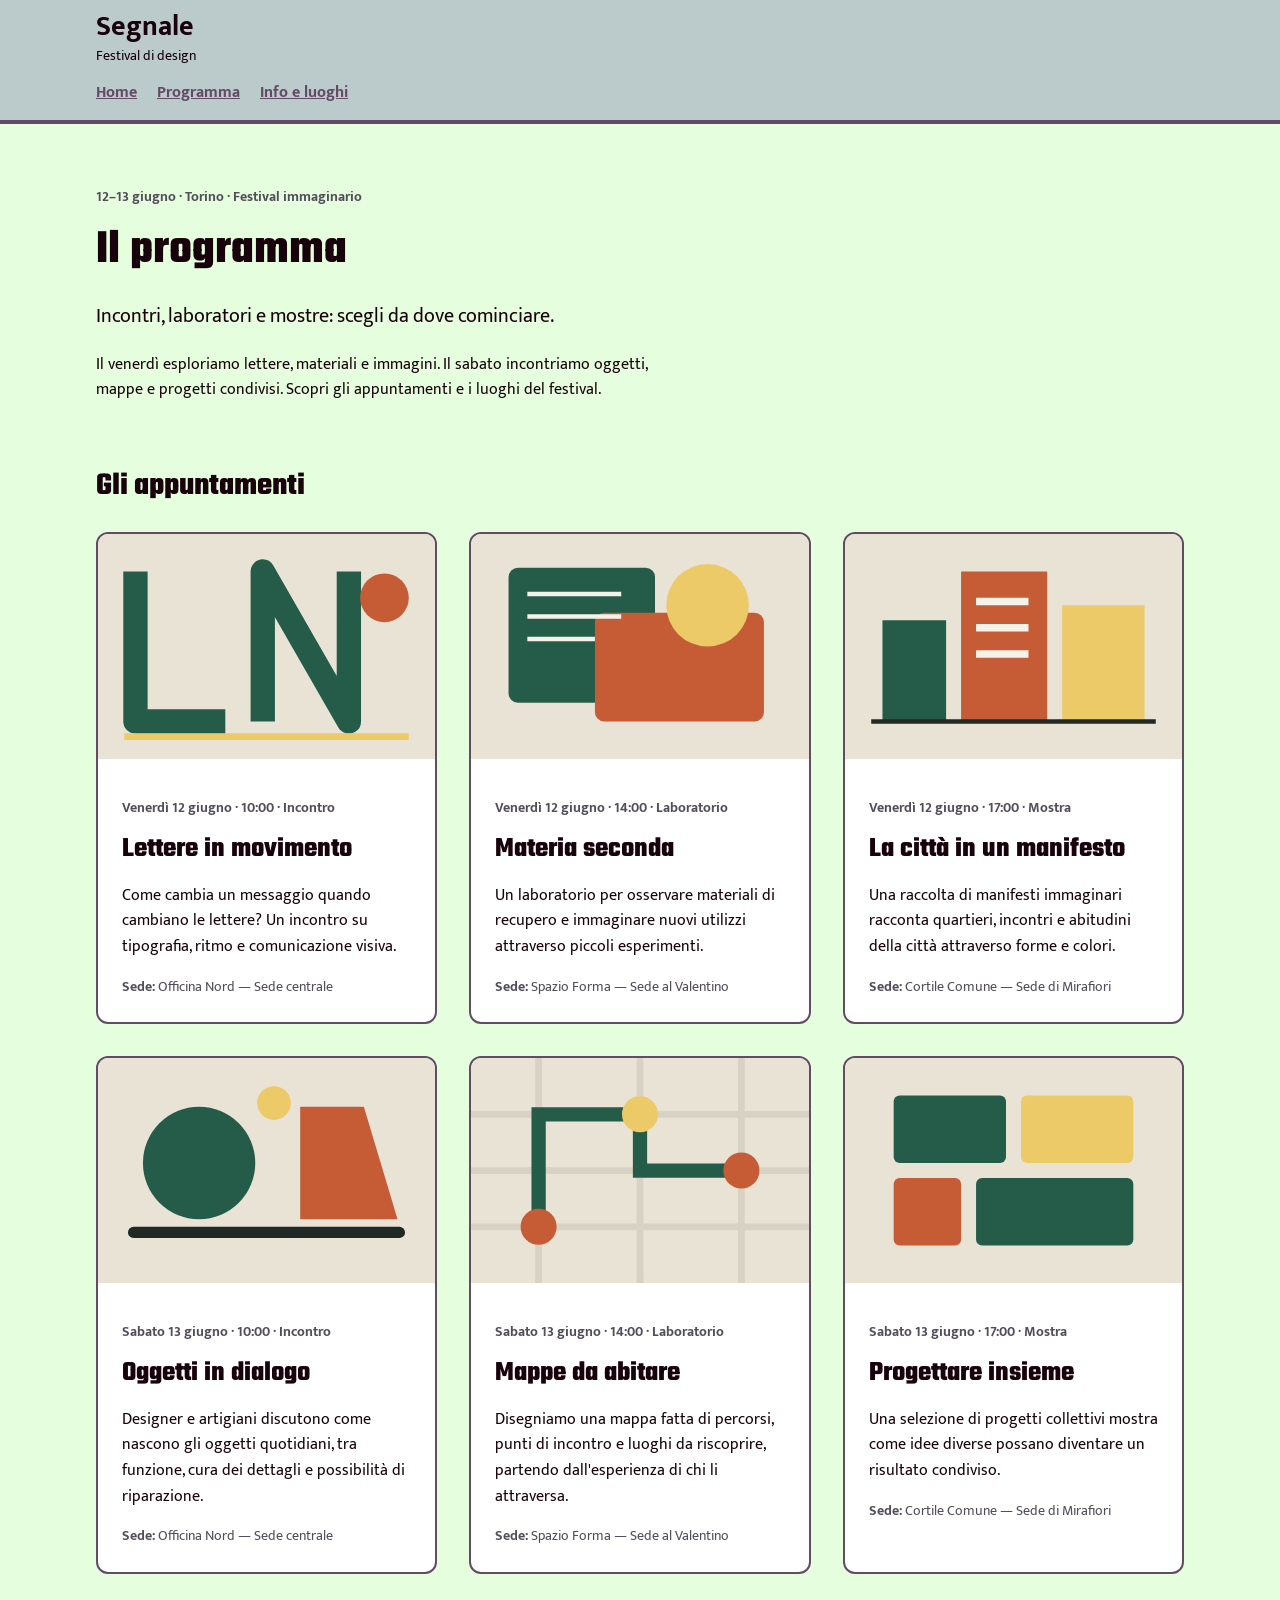
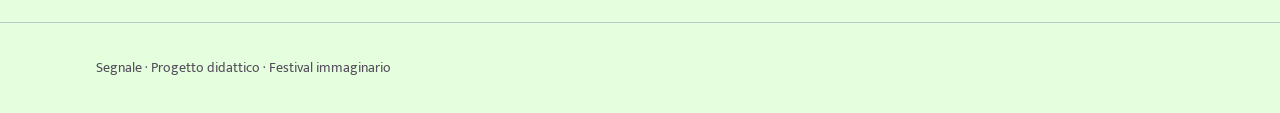
==== festival-segnale/programma.html @ 483b5ac0 "versione consegna 4" ====
<!doctype html>
<html lang="it">
<head>
  <meta charset="utf-8">
  <meta name="viewport" content="width=device-width, initial-scale=1">
  <title>Programma — Segnale</title>
  <link href="https://fonts.googleapis.com/css2?family=Mukta:wght@400;700&family=Teko:wght@400;500;600;700&display=swap" rel="stylesheet">


  <link rel="stylesheet" href="style.css">
</head>
<body>
  <a class="skip-link" href="#contenuto">Vai al contenuto</a>
  <header class="site-header">
    <div class="container">
      <a class="brand" href="index.html">Segnale<span>Festival di design</span></a>
      <nav>
        <a href="index.html">Home</a>
        <a href="programma.html">Programma</a>
        <a href="info.html">Info e luoghi</a>
      </nav>
    </div>
  </header>

  <main id="contenuto" class="container">
    <section class="intro">
      <p class="eyebrow">12–13 giugno · Torino · Festival immaginario</p>
      <h1 id="titolo-programma">Il programma</h1>
      <p class="lead">Incontri, laboratori e mostre: scegli da dove cominciare.</p>
      <p class="reading-text">Il venerdì esploriamo lettere, materiali e immagini. Il sabato incontriamo oggetti, mappe e progetti condivisi. Scopri gli appuntamenti e i luoghi del festival.</p>
    </section>

    <section class="content-section">
      <h2 id="titolo-eventi">Gli appuntamenti</h2>
      <div class="event-grid">
        <article class="event-card">
          <img src="assets/lettere-in-movimento.svg" alt="Lettere geometriche disposte su una griglia" width="900" height="600">
          <div class="event-body">
            <p class="event-meta">Venerdì 12 giugno · 10:00 · Incontro</p>
            <h3>Lettere in movimento</h3>
            <p>Come cambia un messaggio quando cambiano le lettere? Un incontro su tipografia, ritmo e comunicazione visiva.</p>
            <p class="event-place"><strong>Sede:</strong> Officina Nord — Sede centrale</p>
          </div>
        </article>
        <article class="event-card">
          <img src="assets/materia-seconda.svg" alt="Forme sovrapposte che richiamano campioni di materiali" width="900" height="600">
          <div class="event-body">
            <p class="event-meta">Venerdì 12 giugno · 14:00 · Laboratorio</p>
            <h3>Materia seconda</h3>
            <p>Un laboratorio per osservare materiali di recupero e immaginare nuovi utilizzi attraverso piccoli esperimenti.</p>
            <p class="event-place"><strong>Sede:</strong> Spazio Forma — Sede al Valentino</p>
          </div>
        </article>
        <article class="event-card">
          <img src="assets/citta-manifesto.svg" alt="Rettangoli colorati compongono una città astratta." width="900" height="600">
          <div class="event-body">
            <p class="event-meta">Venerdì 12 giugno · 17:00 · Mostra</p>
            <h3>La città in un manifesto</h3>
            <p>Una raccolta di manifesti immaginari racconta quartieri, incontri e abitudini della città attraverso forme e colori.</p>
            <p class="event-place"><strong>Sede:</strong> Cortile Comune — Sede di Mirafiori</p>
          </div>
        </article>
        <article class="event-card">
          <img src="assets/oggetti-dialogo.svg" alt="Due forme geometriche si fronteggiano sopra una linea comune." width="900" height="600">
          <div class="event-body">
            <p class="event-meta">Sabato 13 giugno · 10:00 · Incontro</p>
            <h3>Oggetti in dialogo</h3>
            <p>Designer e artigiani discutono come nascono gli oggetti quotidiani, tra funzione, cura dei dettagli e possibilità di riparazione.</p>
            <p class="event-place"><strong>Sede:</strong> Officina Nord — Sede centrale</p>
          </div>
        </article>
        <article class="event-card">
          <img src="assets/mappe-abitare.svg" alt="Un percorso collega tre punti su una mappa geometrica." width="900" height="600">
          <div class="event-body">
            <p class="event-meta">Sabato 13 giugno · 14:00 · Laboratorio</p>
            <h3>Mappe da abitare</h3>
            <p>Disegniamo una mappa fatta di percorsi, punti di incontro e luoghi da riscoprire, partendo dall'esperienza di chi li attraversa.</p>
            <p class="event-place"><strong>Sede:</strong> Spazio Forma — Sede al Valentino</p>
          </div>
        </article>
        <article class="event-card">
          <img src="assets/progettare-insieme.svg" alt="Moduli di colori diversi si incastrano in una composizione comune." width="900" height="600">
          <div class="event-body">
            <p class="event-meta">Sabato 13 giugno · 17:00 · Mostra</p>
            <h3>Progettare insieme</h3>
            <p>Una selezione di progetti collettivi mostra come idee diverse possano diventare un risultato condiviso.</p>
            <p class="event-place"><strong>Sede:</strong> Cortile Comune — Sede di Mirafiori</p>
          </div>
        </article>
      </div>
    </section>
  </main>

  <footer class="site-footer"><div class="container"><p>Segnale · Progetto didattico · Festival immaginario</p></div></footer>
</body>
</html>
---- festival-segnale/style.css ----
/* Valori condivisi: le regole interessate li richiamano con var(). */
:root {
  --colore-primario: #634B66;
  --colore-primario-scuro: #BBCBCB;
  --colore-sfondo: #E5FFDE;
  --colore-testo: #18020C;
--font-testo: "Mukta", sans-serif;
--font-titoli: "Teko", sans-serif;
}

* {
  box-sizing: border-box;
}

body {
  margin: 0;
  background: var(--colore-sfondo);
  color: var(--colore-testo);
  font-family: var(--font-testo);
  font-size: 1rem;
  line-height: 1.6;
}

a {
  color: var(--colore-primario);
}

a:hover {
  text-decoration: underline;
}

a:focus {
  outline: 3px solid var(--colore-testo);
}

.container {
  width: 92%;
  max-width: 68rem;
  margin: 0 auto;
}

.site-header {
  position: sticky;
  top: 0;
  z-index: 10;
  background: var(--colore-primario-scuro);
  padding: 0.625rem 0;
  border-bottom: 4px solid var(--colore-primario);
}

.brand {
  display: inline-block;
  color: var(--colore-testo);
  font-size: 1.75rem;
  font-weight: 700;
  line-height: 1.2;
  text-decoration: none;
}

.brand span {
  display: block;
  margin-top: 0.25rem;
  font-size: 0.875rem;
  font-weight: normal;
}

nav {
  margin-top: 0.5rem;
}

nav a {
  display: inline-block;
  margin-right: 1rem;
  padding: 0.25rem 0;
  color: var(--colore-primario);
  font-family: var(--font-testo);
  font-weight: 700;
}


.intro {
  padding: 3rem 0 1rem;
}

.eyebrow,
.event-meta {
  color: #544E5C;
  font-size: 0.875rem;
  font-weight: bold;
}

h1,
h2,
h3 {
  font-family: var(--font-titoli);
  font-weight: bold;
  line-height: 1.2;
}

h1 {
  max-width: 18ch;
  margin: 0.75rem 0 1.25rem;
  font-size: 3rem;
}

h2 {
  font-size: 2rem;
}

h3 {
  margin: 0.5rem 0 0.75rem;
  font-size: 1.75rem;
}

.lead {
  max-width: 48ch;
  font-size: 1.25rem;
}

.reading-text {
  max-width: 65ch;
}

.button-link {
  display: inline-block;
  margin-top: 1rem;
  padding: 0.75rem 1.25rem;
  border-radius: 0.5rem;
  background: var(--colore-primario);
  color: #ffffff;
  font-weight: bold;
  text-decoration: none;
}

.button-link:hover {
  background: var(--colore-primario-scuro);
}

.content-section {
  margin: 2rem 0 3rem;
}

.festival-image {
  display: block;
  width: 100%;
  max-width: 54rem;
  height: auto;
  margin-top: 1.5rem;
  border-radius: 0.75rem;
}

.venues {
  padding-left: 1.25rem;
}

.venues li {
  margin-bottom: 0.5rem;
}


.event-grid {
  display: grid;
  grid-template-columns: 1fr;
  gap: 2rem;
}

.event-card {
  overflow: hidden;
  border: 2px solid var(--colore-primario);
  border-radius: 0.75rem;
  background: #ffffff;
}

.event-card img {
  display: block;
  width: 100%;
  height: auto;
}

.event-body {
  padding: 1.5rem;
}

.event-place {
  margin-bottom: 0;
  color: #544E5C;
  font-size: 0.875rem;
}

.site-footer {
  padding: 1.25rem 0;
  border-top: 1px solid #BBCBCB;
  color: #544E5C;
  font-size: 0.875rem;
}

.skip-link {
  position: absolute;
  z-index: 20;
  top: -6rem;
  left: 1rem;
  padding: 0.75rem 1rem;
  background: #ffffff;
  color: var(--colore-testo);
}

.skip-link:focus {
  top: 1rem;
}


@media (min-width: 600px) {
  .event-grid {
    grid-template-columns: repeat(2, 1fr);
  }
}


@media (min-width: 1024px) {
  .event-grid {
    grid-template-columns: repeat(3, 1fr);
  }
}


button {
  padding: 0.65rem 0.5rem;
  border: 2px solid var(--colore-primario);
  border-radius: 0.5rem;
  background: var(--colore-primario);
  color: #ffffff;
  font-family: var(--font-testo);
  font-size: 1rem;
  font-weight: bold;
  cursor: pointer;
}

button:hover {
  background: var(--colore-primario-scuro);
}

button:focus {
  outline: 3px solid var(--colore-testo);
}

.venue-gallery {
  max-width: 54rem;
}

.venue-swiper {
  width: 100%;
}

.venue-slide {
  margin: 0;
  overflow: hidden;
  border: 1px solid #BBCBCB;
  border-radius: 0.75rem;
  background: #ffffff;
}

.venue-slide img {
  display: block;
  width: 100%;
  height: auto;
}

.venue-slide figcaption {
  padding: 1.25rem;
}

.gallery-controls {
  display: grid;
  grid-template-columns: repeat(2, 1fr);
  gap: 0.75rem;
  margin-top: 1rem;
}

.gallery-count {
  margin: 0.75rem 0 0;
  text-align: center;
}

@media (max-width: 319px) {
  .gallery-label {
    font-size: 0;
  }
}

.map-container {
  margin: 1.5rem 0;
  overflow: hidden;
  border: 1px solid #b7c0b7;
  border-radius: 0.75rem;
  background: #ffffff;
}

.map-container iframe {
  display: block;
  width: 100%;
  height: 28rem;
  border: 0;
}

.venue-addresses {
  display: grid;
  grid-template-columns: 1fr;
  gap: 1.5rem;
}

.venue-address {
  padding: 1.25rem;
  border: 2px solid var(--colore-primario);
  border-radius: 0.75rem;
   background: #ffffff;
}

.teaching-note {
  margin-top: 2rem;
}

@media (min-width: 768px) {
  .venue-addresses {
    grid-template-columns: repeat(3, 1fr);
  }
}
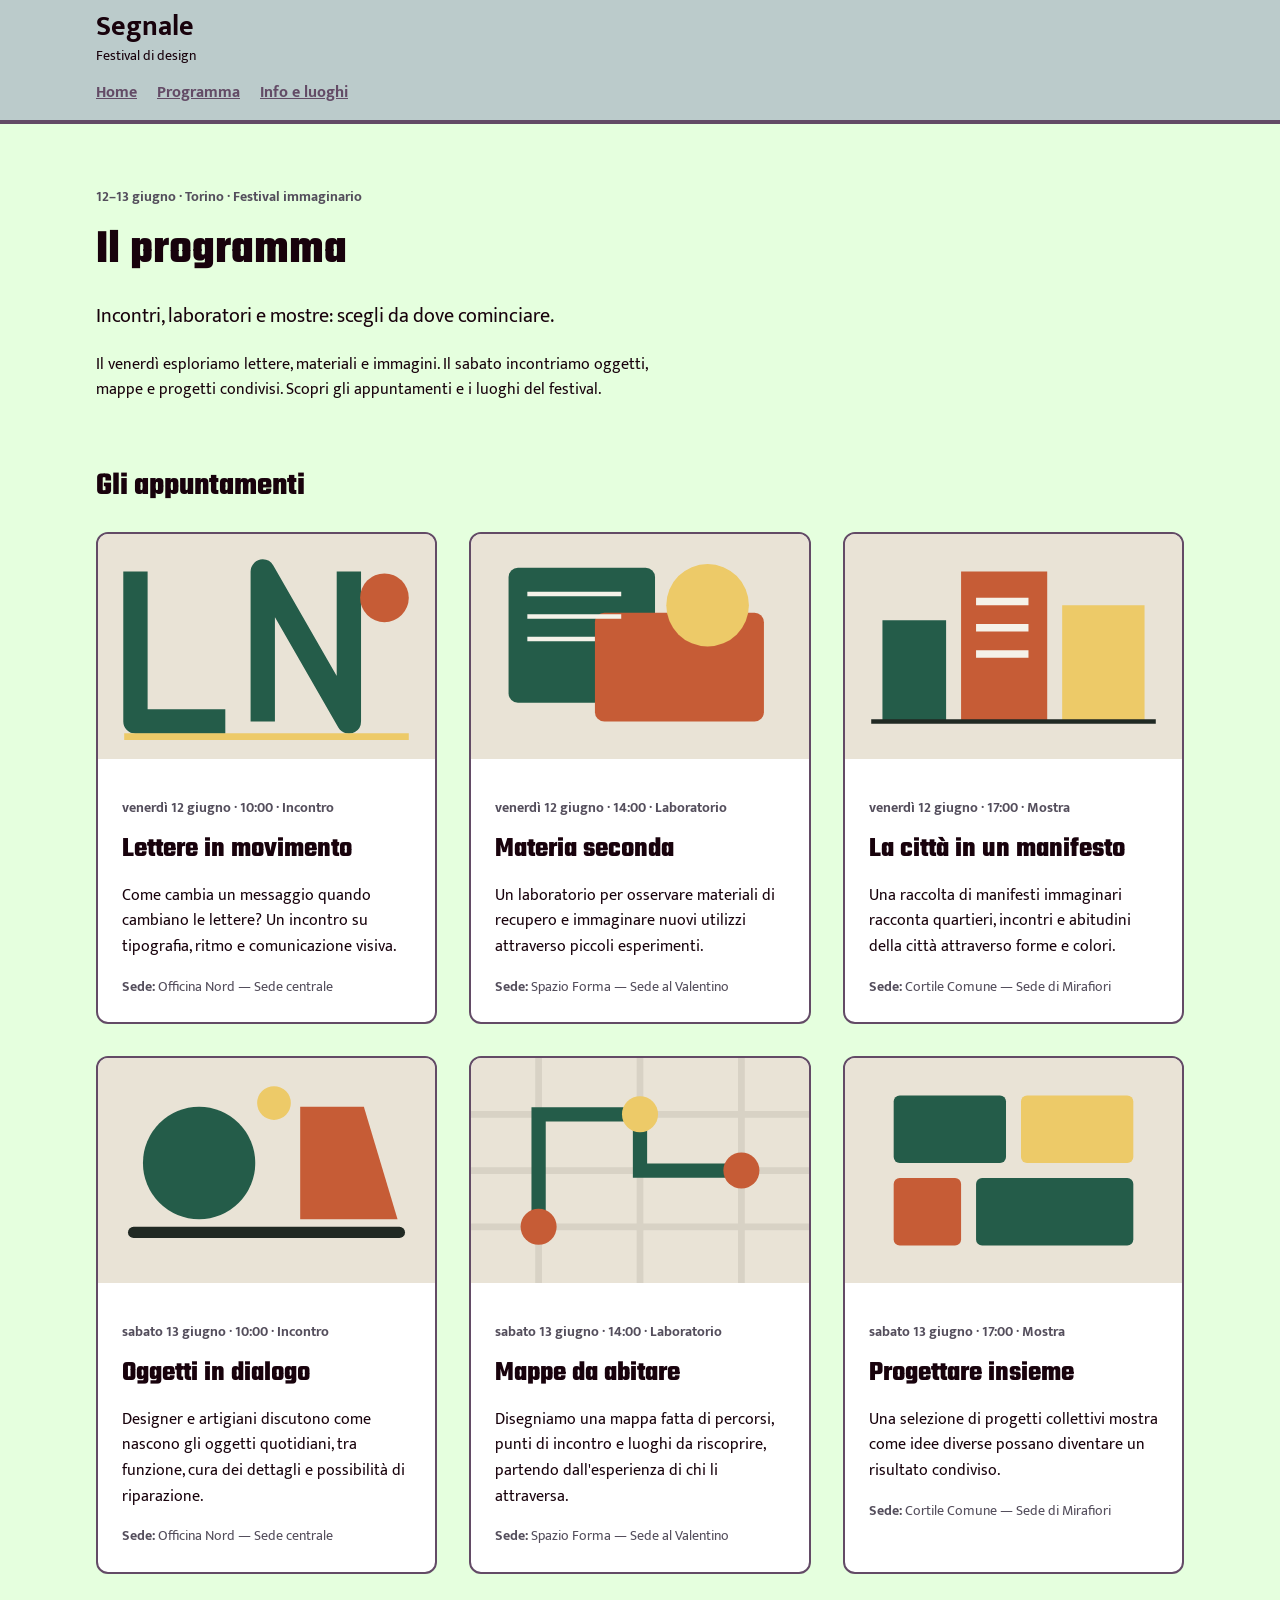
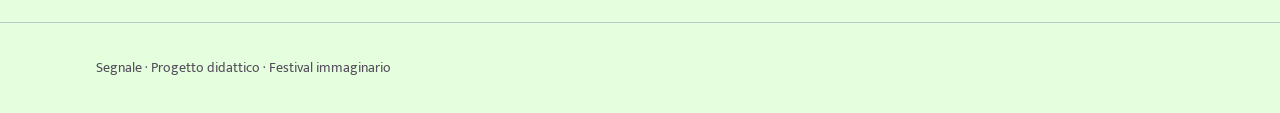
==== commit 9b3806d7: "versione consegna 5" ====
--- a/festival-segnale/programma.html
+++ b/festival-segnale/programma.html
@@ -30,67 +30,17 @@
       <p class="reading-text">Il venerdì esploriamo lettere, materiali e immagini. Il sabato incontriamo oggetti, mappe e progetti condivisi. Scopri gli appuntamenti e i luoghi del festival.</p>
     </section>
 
-    <section class="content-section">
-      <h2 id="titolo-eventi">Gli appuntamenti</h2>
-      <div class="event-grid">
-        <article class="event-card">
-          <img src="assets/lettere-in-movimento.svg" alt="Lettere geometriche disposte su una griglia" width="900" height="600">
-          <div class="event-body">
-            <p class="event-meta">Venerdì 12 giugno · 10:00 · Incontro</p>
-            <h3>Lettere in movimento</h3>
-            <p>Come cambia un messaggio quando cambiano le lettere? Un incontro su tipografia, ritmo e comunicazione visiva.</p>
-            <p class="event-place"><strong>Sede:</strong> Officina Nord — Sede centrale</p>
-          </div>
-        </article>
-        <article class="event-card">
-          <img src="assets/materia-seconda.svg" alt="Forme sovrapposte che richiamano campioni di materiali" width="900" height="600">
-          <div class="event-body">
-            <p class="event-meta">Venerdì 12 giugno · 14:00 · Laboratorio</p>
-            <h3>Materia seconda</h3>
-            <p>Un laboratorio per osservare materiali di recupero e immaginare nuovi utilizzi attraverso piccoli esperimenti.</p>
-            <p class="event-place"><strong>Sede:</strong> Spazio Forma — Sede al Valentino</p>
-          </div>
-        </article>
-        <article class="event-card">
-          <img src="assets/citta-manifesto.svg" alt="Rettangoli colorati compongono una città astratta." width="900" height="600">
-          <div class="event-body">
-            <p class="event-meta">Venerdì 12 giugno · 17:00 · Mostra</p>
-            <h3>La città in un manifesto</h3>
-            <p>Una raccolta di manifesti immaginari racconta quartieri, incontri e abitudini della città attraverso forme e colori.</p>
-            <p class="event-place"><strong>Sede:</strong> Cortile Comune — Sede di Mirafiori</p>
-          </div>
-        </article>
-        <article class="event-card">
-          <img src="assets/oggetti-dialogo.svg" alt="Due forme geometriche si fronteggiano sopra una linea comune." width="900" height="600">
-          <div class="event-body">
-            <p class="event-meta">Sabato 13 giugno · 10:00 · Incontro</p>
-            <h3>Oggetti in dialogo</h3>
-            <p>Designer e artigiani discutono come nascono gli oggetti quotidiani, tra funzione, cura dei dettagli e possibilità di riparazione.</p>
-            <p class="event-place"><strong>Sede:</strong> Officina Nord — Sede centrale</p>
-          </div>
-        </article>
-        <article class="event-card">
-          <img src="assets/mappe-abitare.svg" alt="Un percorso collega tre punti su una mappa geometrica." width="900" height="600">
-          <div class="event-body">
-            <p class="event-meta">Sabato 13 giugno · 14:00 · Laboratorio</p>
-            <h3>Mappe da abitare</h3>
-            <p>Disegniamo una mappa fatta di percorsi, punti di incontro e luoghi da riscoprire, partendo dall'esperienza di chi li attraversa.</p>
-            <p class="event-place"><strong>Sede:</strong> Spazio Forma — Sede al Valentino</p>
-          </div>
-        </article>
-        <article class="event-card">
-          <img src="assets/progettare-insieme.svg" alt="Moduli di colori diversi si incastrano in una composizione comune." width="900" height="600">
-          <div class="event-body">
-            <p class="event-meta">Sabato 13 giugno · 17:00 · Mostra</p>
-            <h3>Progettare insieme</h3>
-            <p>Una selezione di progetti collettivi mostra come idee diverse possano diventare un risultato condiviso.</p>
-            <p class="event-place"><strong>Sede:</strong> Cortile Comune — Sede di Mirafiori</p>
-          </div>
-        </article>
-      </div>
-    </section>
+<section class="content-section">
+  <h2 id="titolo-eventi">Gli appuntamenti</h2>
+  <p id="programma-stato" role="status" aria-live="polite">
+    Caricamento del programma…
+  </p>
+  <div class="event-grid" id="event-grid"></div>
+</section>
+
   </main>
 
   <footer class="site-footer"><div class="container"><p>Segnale · Progetto didattico · Festival immaginario</p></div></footer>
+<script src="programma.js"></script>
 </body>
 </html>
